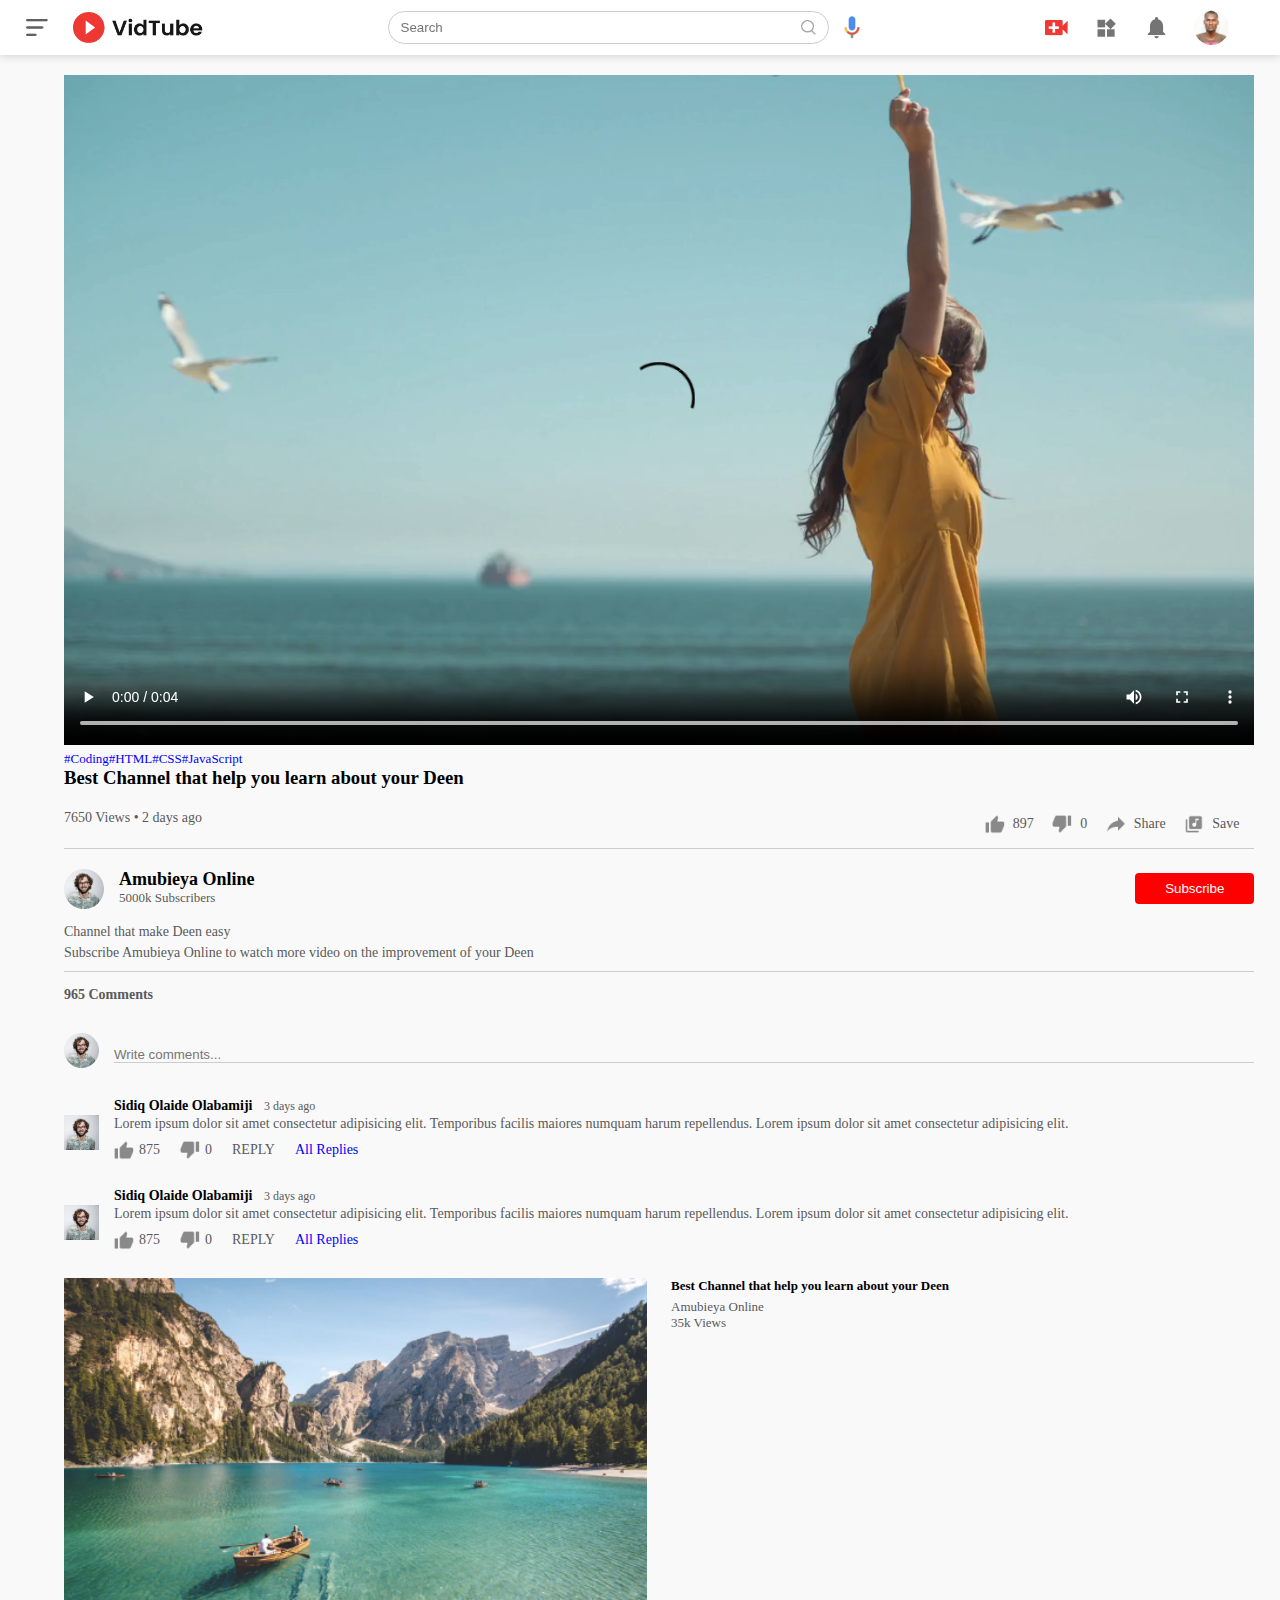
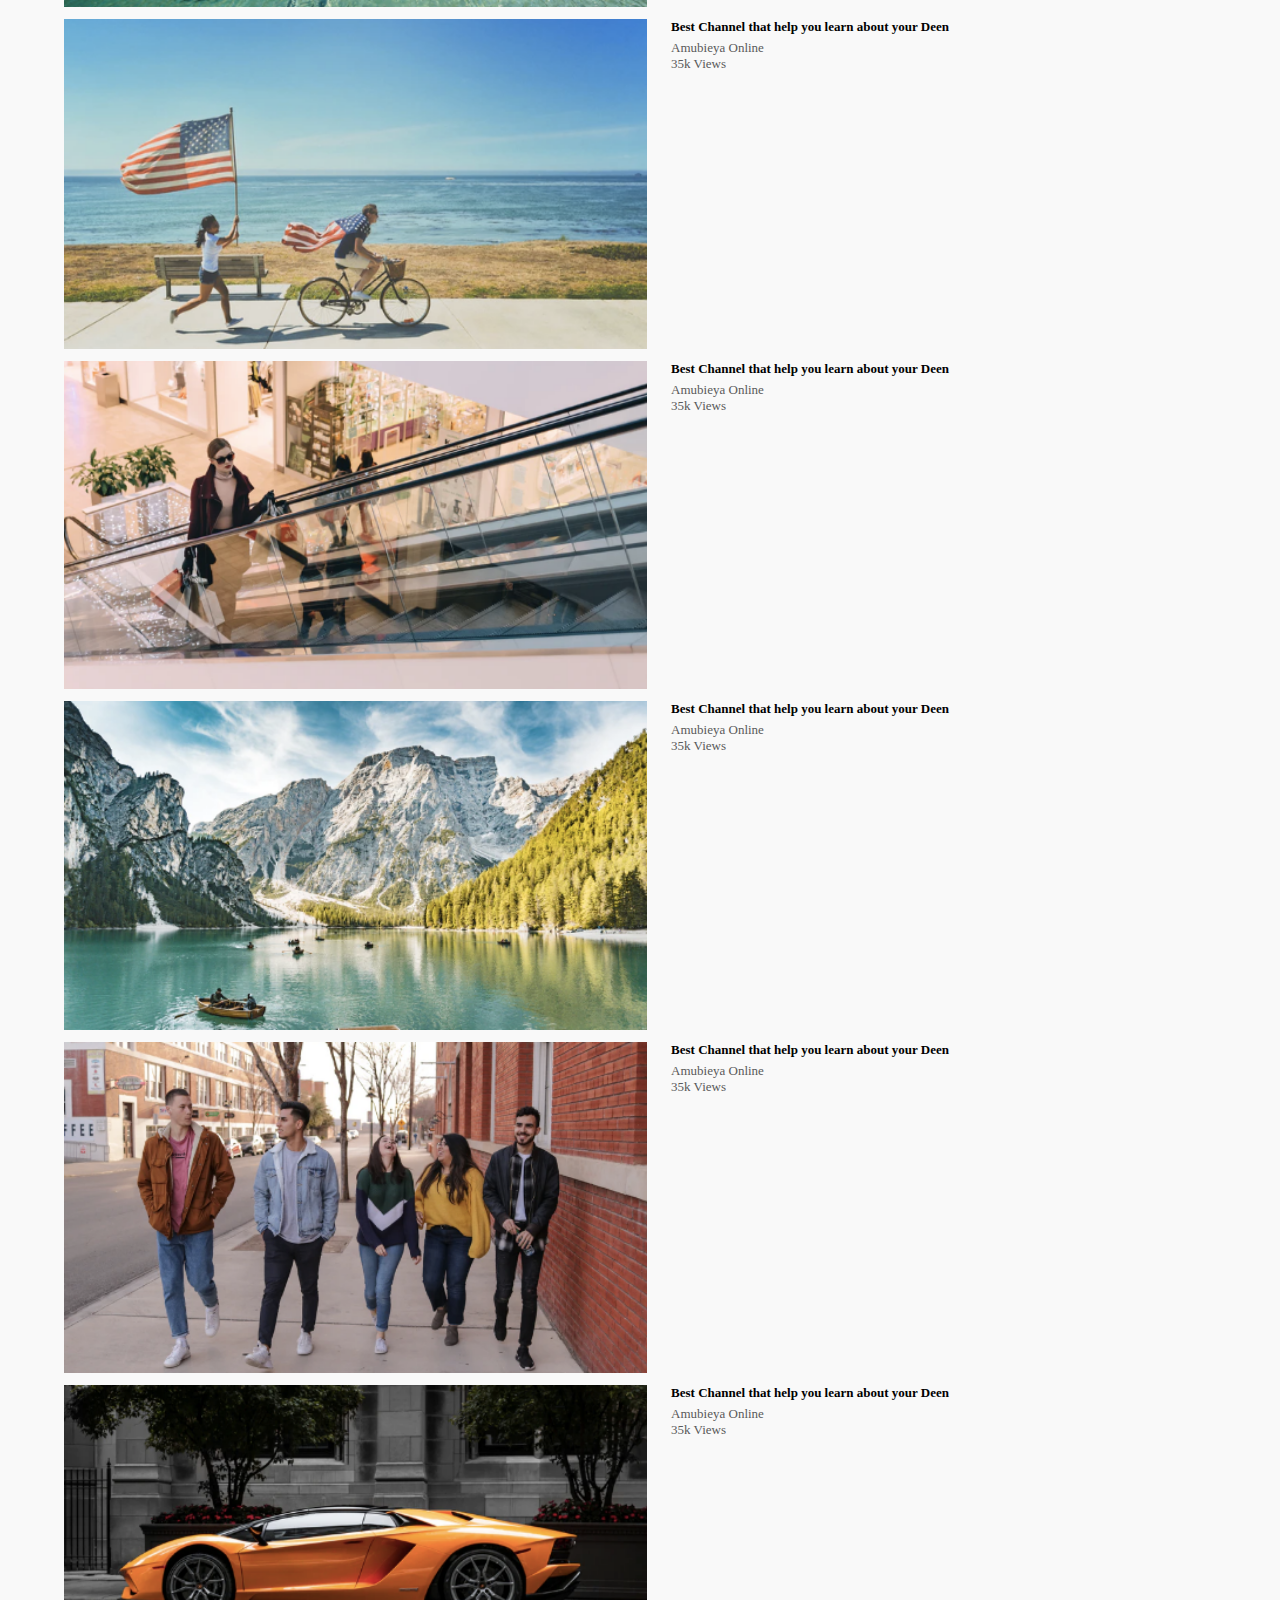
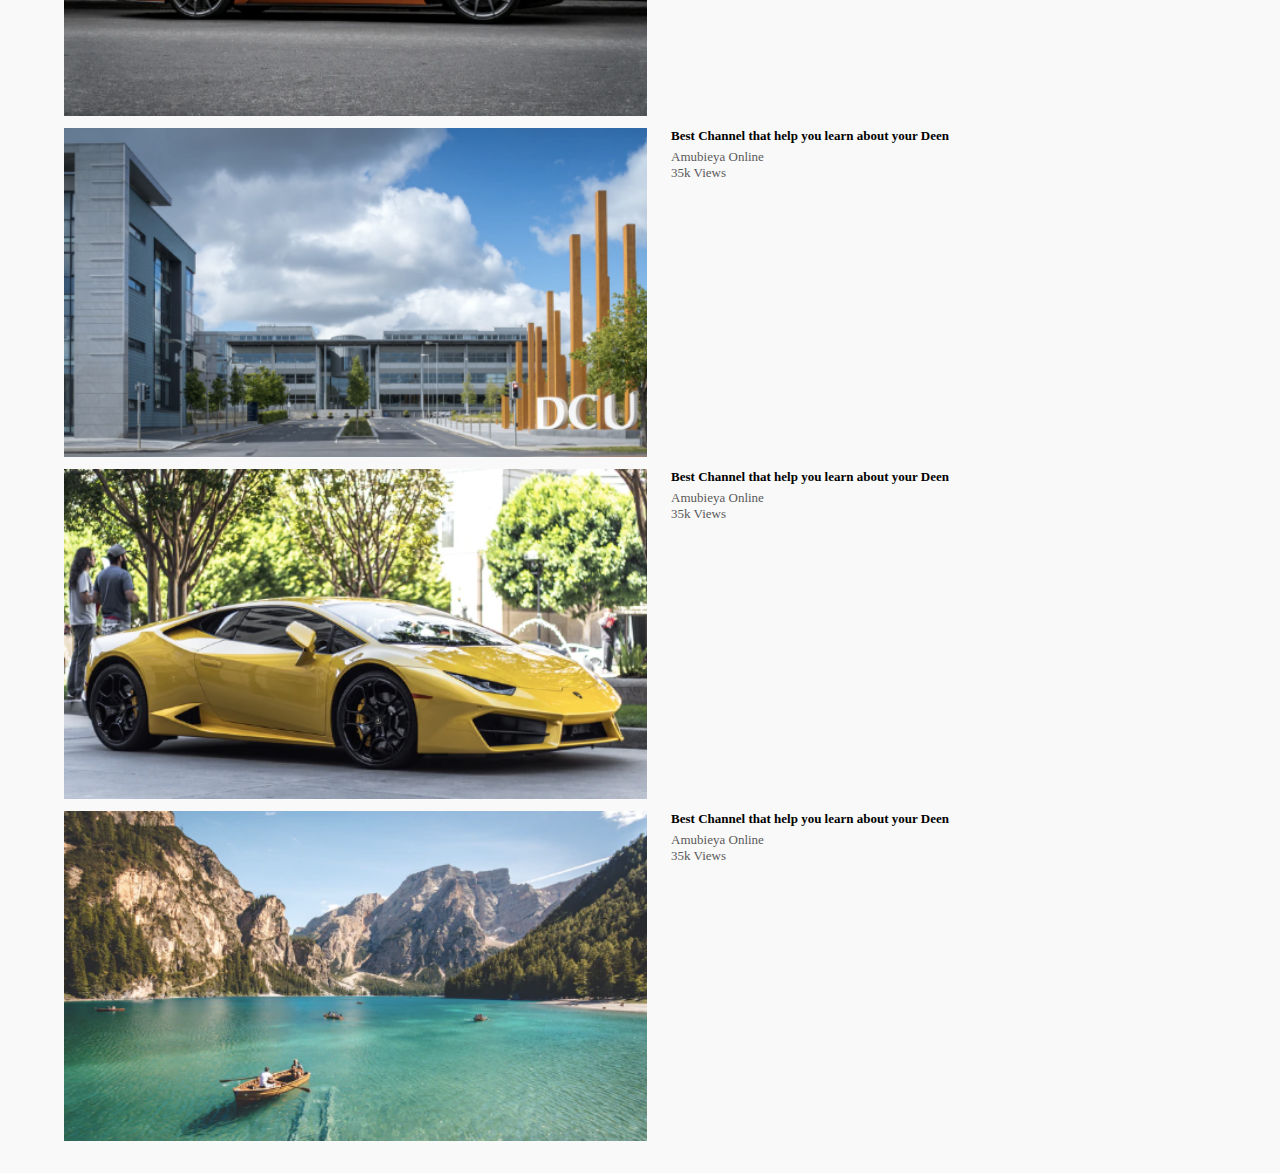
==== video.html @ b05408e9 "first commit" ====
<!DOCTYPE html>
<html lang="en">
<head>
    <meta charset="UTF-8">
    <meta http-equiv="X-UA-Compatible" content="IE=edge">
    <meta name="viewport" content="width=device-width, initial-scale=1.0">
    <link rel="stylesheet" href="style.css">
    <title>Play Video</title>
</head>
<body>
    
    <nav class="flex-div">
        <div class="nav-left flex-div">
            <img src="images/menu.png" class="menu-icon" alt="menu image">
            <img src="images/logo.png" class="logo" alt="logo image">
        </div>
        <div class="nav-middle flex-div">
            <div class="search-box flex-div">
                <input type="text" placeholder="Search">
                <img src="images/search.png" alt="search image">
            </div>
            <img src="images/voice-search.png" class="mic-icon" alt="voice-search image">
        </div>
        <div class="nav-right flex-div">
            <img src="images/upload.png" alt="upload image">
            <img src="images/more.png" alt="more image">
            <img src="images/notification.png" alt="notification image">
            <img src="images/My_passport.jpg" class="user-icon" alt="Jack image">
        </div>
    </nav>

    <div class="container play-container">
        <div class="row">
            <div class="play-video">
                <video controls autoplay>
                    <source src="images/video.mp4" type="video/mp4">
                </video>

                <div class="tags">
                    <a href="#">#Coding</a><a href="#">#HTML</a><a href="#">#CSS</a><a href="#">#JavaScript</a>
                </div>
                <h3>Best Channel that help you learn about your Deen</h3>
                <div class="play-video-info">
                    <p>7650 Views &bull; 2 days ago</p>
                    <div>
                        <a href="#"><img src="images/like.png" alt="like image">897</a>
                        <a href="#"><img src="images/dislike.png" alt="dislike image">0</a>
                        <a href="#"><img src="images/share.png" alt="share image">Share</a>
                        <a href="#"><img src="images/save.png" alt="like image">Save</a>
                    </div>
                </div>
                <hr>

                <div class="publisher">
                    <img src="images/Jack.png" alt="My_passport image">
                    <div>
                        <p>Amubieya Online</p>
                        <span>5000k Subscribers</span>
                    </div>
                    <button type="button">Subscribe</button>
                </div>
                <div class="vid-description">
                    <p>Channel that make Deen easy</p>
                    <p>Subscribe Amubieya Online to watch more video on the improvement of your Deen</p>
                    <hr>
                    <h4>965 Comments</h4>

                    <div class="add-comment">
                        <img src="images/Jack.png" alt="Jack image">
                        <input type="text" placeholder="Write comments...">                 
                    </div>
                    <div class="old-comment">
                        <img src="images/Jack.png" alt="Jack image">
                        <div>
                            <h3>Sidiq Olaide Olabamiji <span>3 days ago</span></h3>
                            <p>
                                Lorem ipsum dolor sit amet consectetur adipisicing elit. Temporibus facilis maiores numquam harum repellendus. Lorem ipsum dolor sit amet consectetur adipisicing elit.
                            </p>
                            <div class="a-comment-action">
                                <img src="images/like.png" alt="like image">
                                <span>875</span>
                                <img src="images/dislike.png" alt="dislike image">
                                <span>0</span>
                                <span>REPLY</span>
                                <a href="#">All Replies</a>
                            </div>
                        </div>
                    </div>
                    <div class="old-comment">
                        <img src="images/Jack.png" alt="Jack image">
                        <div>
                            <h3>Sidiq Olaide Olabamiji <span>3 days ago</span></h3>
                            <p>
                                Lorem ipsum dolor sit amet consectetur adipisicing elit. Temporibus facilis maiores numquam harum repellendus. Lorem ipsum dolor sit amet consectetur adipisicing elit.
                            </p>
                            <div class="a-comment-action">
                                <img src="images/like.png" alt="like image">
                                <span>875</span>
                                <img src="images/dislike.png" alt="dislike image">
                                <span>0</span>
                                <span>REPLY</span>
                                <a href="#">All Replies</a>
                            </div>
                        </div>
                    </div>
                </div>

            </div>
            <div class="right-sidebar">

                <div class="side-video-list">
                    <a href="" class="small-thumbnail"><img src="images/thumbnail1.png" alt="thumbnail image"></a>
                    <div class="vid-info">
                        <a href="">Best Channel that help you learn about your Deen</a>                 
                        <p>Amubieya Online</p>
                        <p>35k Views</p>
                    </div>
                </div>
                <div class="side-video-list">
                    <a href="" class="small-thumbnail"><img src="images/thumbnail2.png" alt="thumbnail image"></a>
                    <div class="vid-info">
                        <a href="">Best Channel that help you learn about your Deen</a>                 
                        <p>Amubieya Online</p>
                        <p>35k Views</p>
                    </div>
                </div>
                <div class="side-video-list">
                    <a href="" class="small-thumbnail"><img src="images/thumbnail3.png" alt="thumbnail image"></a>
                    <div class="vid-info">
                        <a href="">Best Channel that help you learn about your Deen</a>                 
                        <p>Amubieya Online</p>
                        <p>35k Views</p>
                    </div>
                </div>
                <div class="side-video-list">
                    <a href="" class="small-thumbnail"><img src="images/thumbnail4.png" alt="thumbnail image"></a>
                    <div class="vid-info">
                        <a href="">Best Channel that help you learn about your Deen</a>                 
                        <p>Amubieya Online</p>
                        <p>35k Views</p>
                    </div>
                </div>
                <div class="side-video-list">
                    <a href="" class="small-thumbnail"><img src="images/thumbnail5.png" alt="thumbnail image"></a>
                    <div class="vid-info">
                        <a href="">Best Channel that help you learn about your Deen</a>                 
                        <p>Amubieya Online</p>
                        <p>35k Views</p>
                    </div>
                </div>
                <div class="side-video-list">
                    <a href="" class="small-thumbnail"><img src="images/thumbnail6.png" alt="thumbnail image"></a>
                    <div class="vid-info">
                        <a href="">Best Channel that help you learn about your Deen</a>                 
                        <p>Amubieya Online</p>
                        <p>35k Views</p>
                    </div>
                </div>
                <div class="side-video-list">
                    <a href="" class="small-thumbnail"><img src="images/thumbnail7.png" alt="thumbnail image"></a>
                    <div class="vid-info">
                        <a href="">Best Channel that help you learn about your Deen</a>                 
                        <p>Amubieya Online</p>
                        <p>35k Views</p>
                    </div>
                </div>
                <div class="side-video-list">
                    <a href="" class="small-thumbnail"><img src="images/thumbnail8.png" alt="thumbnail image"></a>
                    <div class="vid-info">
                        <a href="">Best Channel that help you learn about your Deen</a>                 
                        <p>Amubieya Online</p>
                        <p>35k Views</p>
                    </div>
                </div>
                <div class="side-video-list">
                    <a href="" class="small-thumbnail"><img src="images/thumbnail1.png" alt="thumbnail image"></a>
                    <div class="vid-info">
                        <a href="">Best Channel that help you learn about your Deen</a>                 
                        <p>Amubieya Online</p>
                        <p>35k Views</p>
                    </div>
                </div>

            </div>
        </div>
    </div>

</body>
</html>
---- style.css ----
* {
    margin: 0;
    padding: 0;
    font-family: 'poppins' sans-serif;
    box-sizing: border-box;
}

a {
    text-decoration: none;
    color: #5a5a5a;
}

img {
    cursor: pointer;
}

.flex-div {
    display: flex;
    align-items: center;
}

nav {
    padding: 10px 2%;
    justify-content: space-between;
    box-shadow: 0 0 10px rgba(0, 0, 0, 0.2);
    background: #fff;
    position: sticky;
    top: 0;
    z-index: 10;

}

.nav-right img {
    width: 25px;
    margin-right: 25px;
}

.nav-right .user-icon {
    width: 35px;
    border-radius: 50%;
    margin-left: 0;
}

.nav-left .menu-icon {
    width: 22px;
    margin-right: 25px;
}

.nav-left .logo {
    width: 130px;
}

.nav-middle .mic-icon {
    width: 16px;
}

.nav-middle .search-box {
    border: 1px solid #ccc;
    margin-right: 15px;
    padding: 8px 12px;
    border-radius: 25px;
}

.nav-middle .search-box input {
    width: 400px;
    border: 0;
    outline: 0;
    background: transparent;
}

.nav-middle .search-box img {
    width: 15px;
}

/* -------- sidebar ---------- */

.sidebar {
    background: #fff;
    width: 15%;
    height: 100vh;
    position: fixed;
    top: 0;
    padding-left: 2%;
    padding-top: 80px;
}

.short-cut-links a img {
    width: 20px;
    margin-right: 20px;
}

.short-cut-links a {
    display: flex;
    align-items: center;
    margin-bottom: 20px;
    width: fit-content;
    flex-wrap: wrap;
}

.short-cut-links a:first-child {
    color: #ed3833;

}

.sidebar hr {
    border: 0;
    height: 1px;
    background: #ccc;
    width: 85%;
}

.subscribed-list h3 {
    font-size: 13px;
    margin: 20px 0;
    color: #5a5a5a;
}

.subscribed-list a {
    display: flex;
    align-items: center;
    margin-bottom: 20px;
    width: fit-content;
    flex-wrap: wrap;
}

.subscribed-list a img {
    width: 25px;
    border-radius: 50%;
    margin-right: 20px;
}

.small-sidebar {
    width: 5%;
}

.small-sidebar a p {
    display: none;
}

.small-sidebar h3 {
    display: none;
}

.small-sidebar hr {
    width: 50%;
    margin-bottom: 25px;
}

/* ----------- main ----------- */

.container {
    background: #f9f9f9;
    padding-left: 17%;
    padding-right: 2%;
    padding-top: 20px;
    padding-bottom: 20px;
}

.large-container {
    padding-left: 7%;
}

.banner {
    width: 100%;
}

.banner img {
    width: 100%;
    border-radius: 8px;
}

.list-container {
    display: grid;
    grid-template-columns: repeat(auto-fit, minmax(250px, 1fr));
    grid-column-gap: 16px;
    grid-row-gap: 30px;
    margin-top: 15px;
}

.vid-list .thumbnail {
    width: 100%;
    border-radius: 5px;
}

.vid-list .flex-div {
    align-items: flex-start;
    margin-top: 7px; 
}

.vid-list .flex-div img {
    height: 35px;
    width: 35px;
    margin-right: 10px;
    border-radius: 50%;
}

.vid-info {
    color: #5a5a5a;
    font-size: 13px;
}

.vid-info a {
    color: #000;
    font-weight: 600;
    display: block;
    margin-bottom: 5px;
}

/* ----------- Media Query --------- */

@media (max-width: 900px) {
    .menu-icon {
        display: none;
    }
    .sidebar {
        display: none;
    }
    .container, .large-container {
        padding-left: 5%;
        padding-right: 5%;
    }
    .nav-right img {
        display: none;
    }
    .nav-right .user-icon {
        display: block;
        width: 30px;
    }
    .nav-middle .search-box input {
        width: 100px;
    }
    .nav-middle .mic-icon {
        display: none;
    }
    .logo {
        width: 90px;
    }
}

/* ----------- Play Video Page ---------- */

.play-container {
    padding-left: 2%:
}

.row {
    display: flex;
    justify-content: space-between;
    flex-wrap: wrap;
}

.play-video {
    flex-basis: 69%;
}

.right-sidebar {
    flex-basis: 30%;
}

.play-video video {
    width: 100%;
}

.side-video-list {
    display: flex;
    justify-content: space-between;
    margin-bottom: 8px
}

.side-video-list img {
    width: 100%;
}

.side-video-list .small-thumbnail {
    flex-basis: 49%;
}

.side-video-list .vid-info {
    flex-basis: 49%;
}

.play-video .tags a {
    color: #0000ff;
    font-size: 13px;
}

.play-video h3 {
    font-weight: 600;
    font-weight: 22px;
}

.play-video .play-video-info {
    display: flex;
    align-items: center;
    justify-content: space-between;
    flex-wrap: wrap;
    margin-top: 10px;
    font-size: 14px;
    color: #5a5a5a;

}

.play-video .play-video-info a img {
    width: 20px;
    margin-right: 8px;    
}

.play-video .play-video-info a {
    display: inline-flex;
    align-items: center;
    margin-left: 15px;
}

.play-video hr {
    border: 0;
    height: 1px;
    background: #ccc;
    margin: 10px 0;    
}

.publisher {
    display: flex;
    align-items: center;
    margin-top: 20px;
}

.publisher div {
    flex: 1;
    line-height: 18px;
}

.publisher img {
    width: 40px;
    border-radius: 50%;
    margin-right: 15px;
}

.publisher div p {
    color: #000;
    font-weight: 600;
    font-size: 18px;
}

.publisher div span {
    font-size: 13px;
    color: #5a5a5a;
}

.publisher button {
    background: red;
    color: #fff;
    padding: 8px 30px;
    border: 0;
    outline: 0;
    border-radius: 4px;
    cursor: pointer;
}

.vid-description {
    padding-left: 55px;
    margin: 15px 0;
}

.vid-description p {
    font-size: 14px;
    margin-bottom: 5px;
    color: #5a5a5a;
}

.vid-description h4 {
    font-size: 14px;
    color: #5a5a5a;
    margin-top: 15px;
}

.add-comment {
    display: flex;
    align-items: center;
    margin: 30px 0;
}

.add-comment img {
    width: 35px;
    border-radius: 50%;
    margin-right: 15px;
}

.add-comment input {
    border: 0;
    outline: 0;
    border-bottom: 1px solid #ccc;
    width: 100%;
    padding-top: 10px;
    background: transparent;
}

.old-comment {
    display: flex;
    align-items: center;
    margin: 20px 0;    
}

.old-comment img {
    width: 35px;
    border-bottom: 50%;
    margin-right: 15px;
}

.old-comment h3 {
    font-size: 14px;
    margin-bottom: 2px;
}

.old-comment h3 span {
    font-size: 12px;
    color: #5a5a5a;
    font-weight: 500;
    margin-left: 8px;
}

.old-comment .a-comment-action {
    display: flex;
    align-items: center;
    margin: 8px 0;
    font-size: 14px;
}

.old-comment .a-comment-action img {
    border-radius: 0;
    width: 20px;
    margin-right: 5px;
}

.old-comment .a-comment-action span {
    margin-right: 20px;
    color: #5a5a5a;
}

.old-comment .a-comment-action a {
    color: #0000ff;
}

/* --------------- Media Query -------------- */

@media (max-width: 9000px) {
    .play-video {
        flex-basis: 100%;
    }
    .right-sidebar {
        flex-basis: 100%;
    }
    .play-container {
        padding-left: 5%;
    }
    .vid-description {
        padding-left: 0;
    }
    .play-video .play-video-info a {
        margin-left: 0;
        margin-right: 15px;
        margin-top: 15px;
    }
}
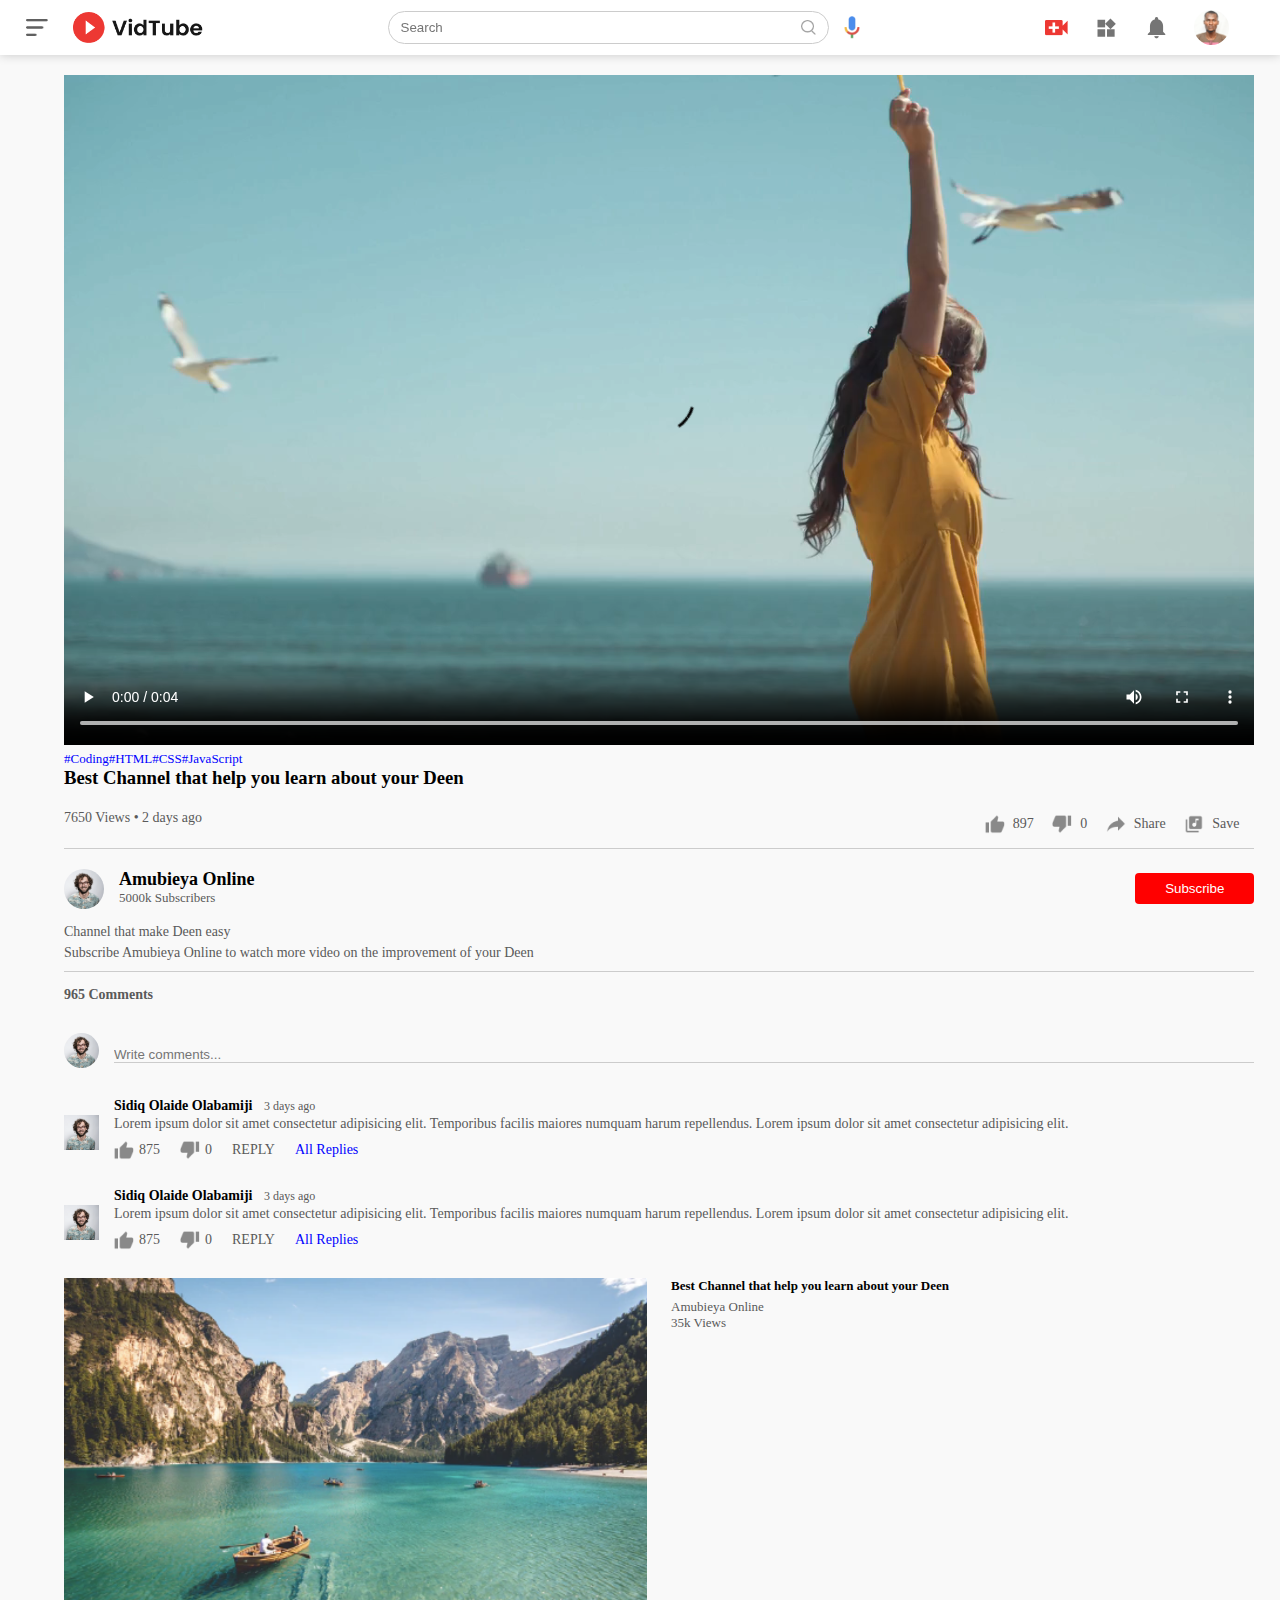
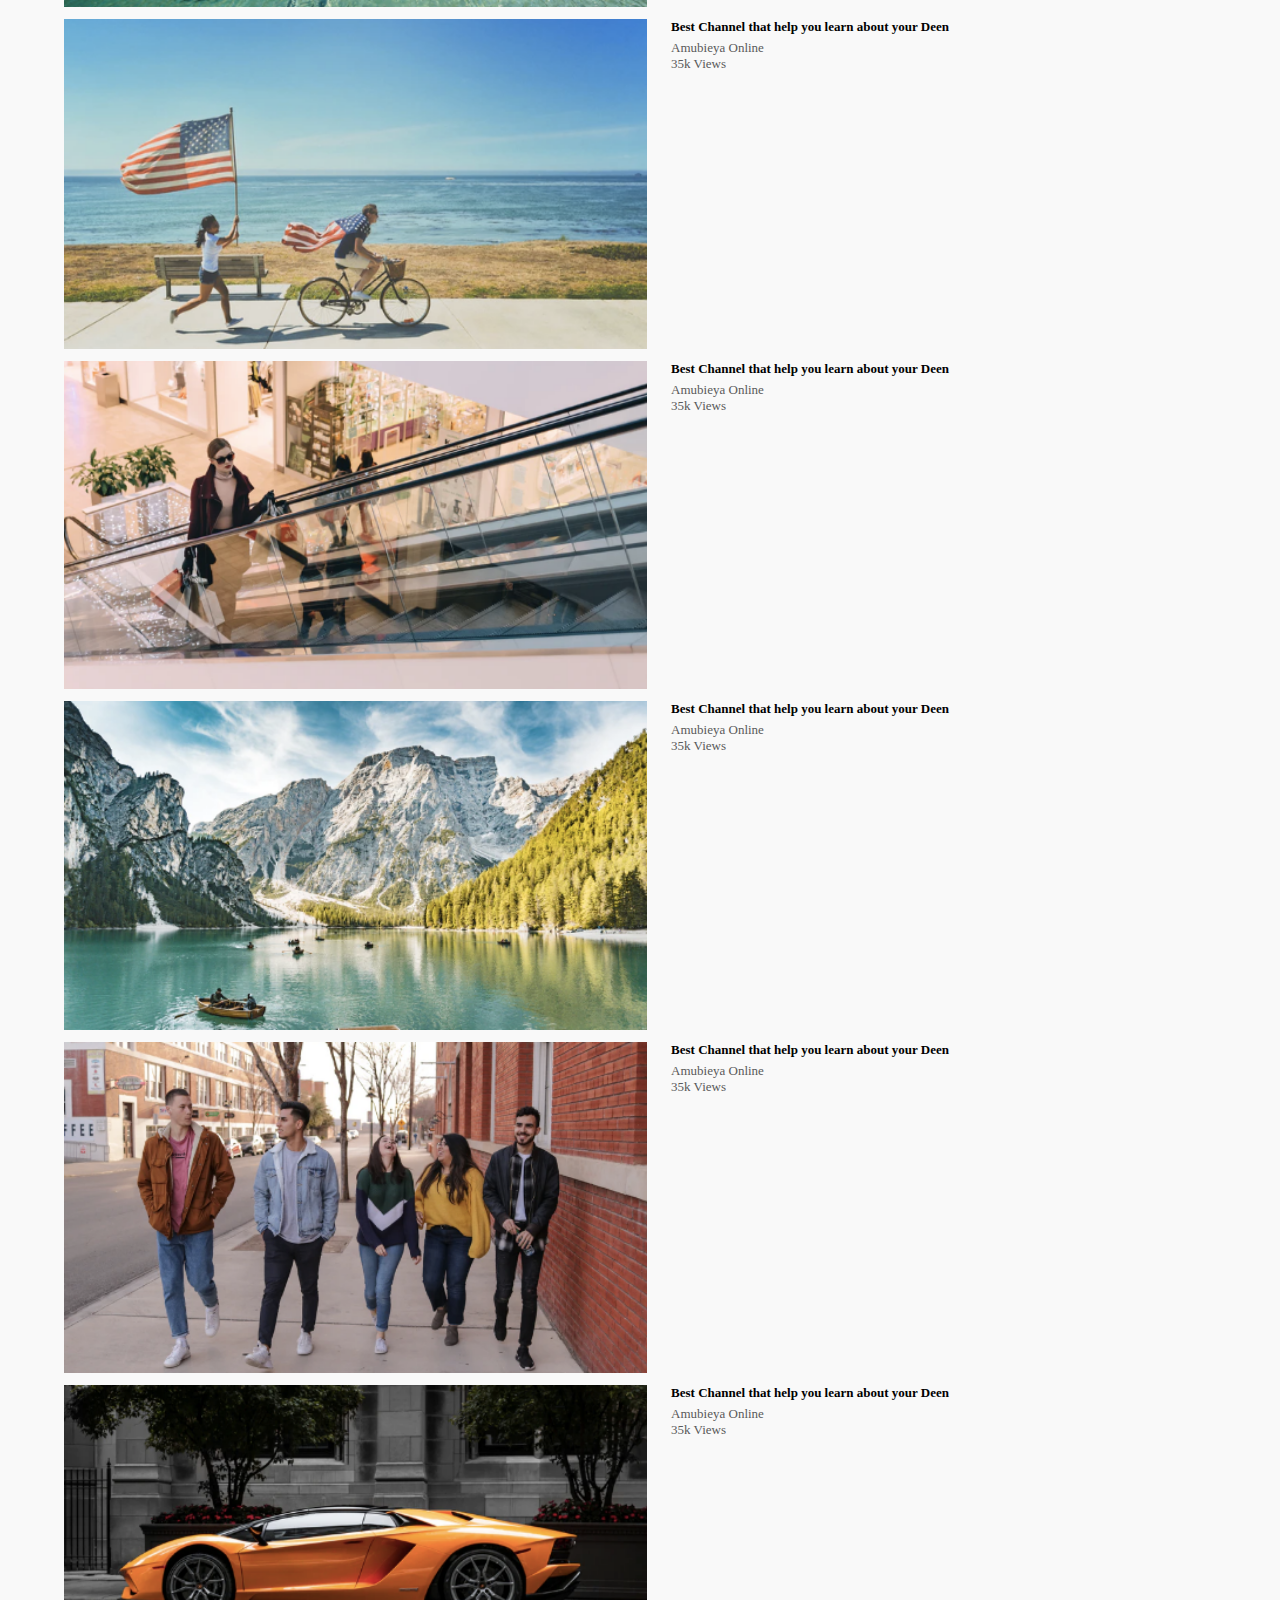
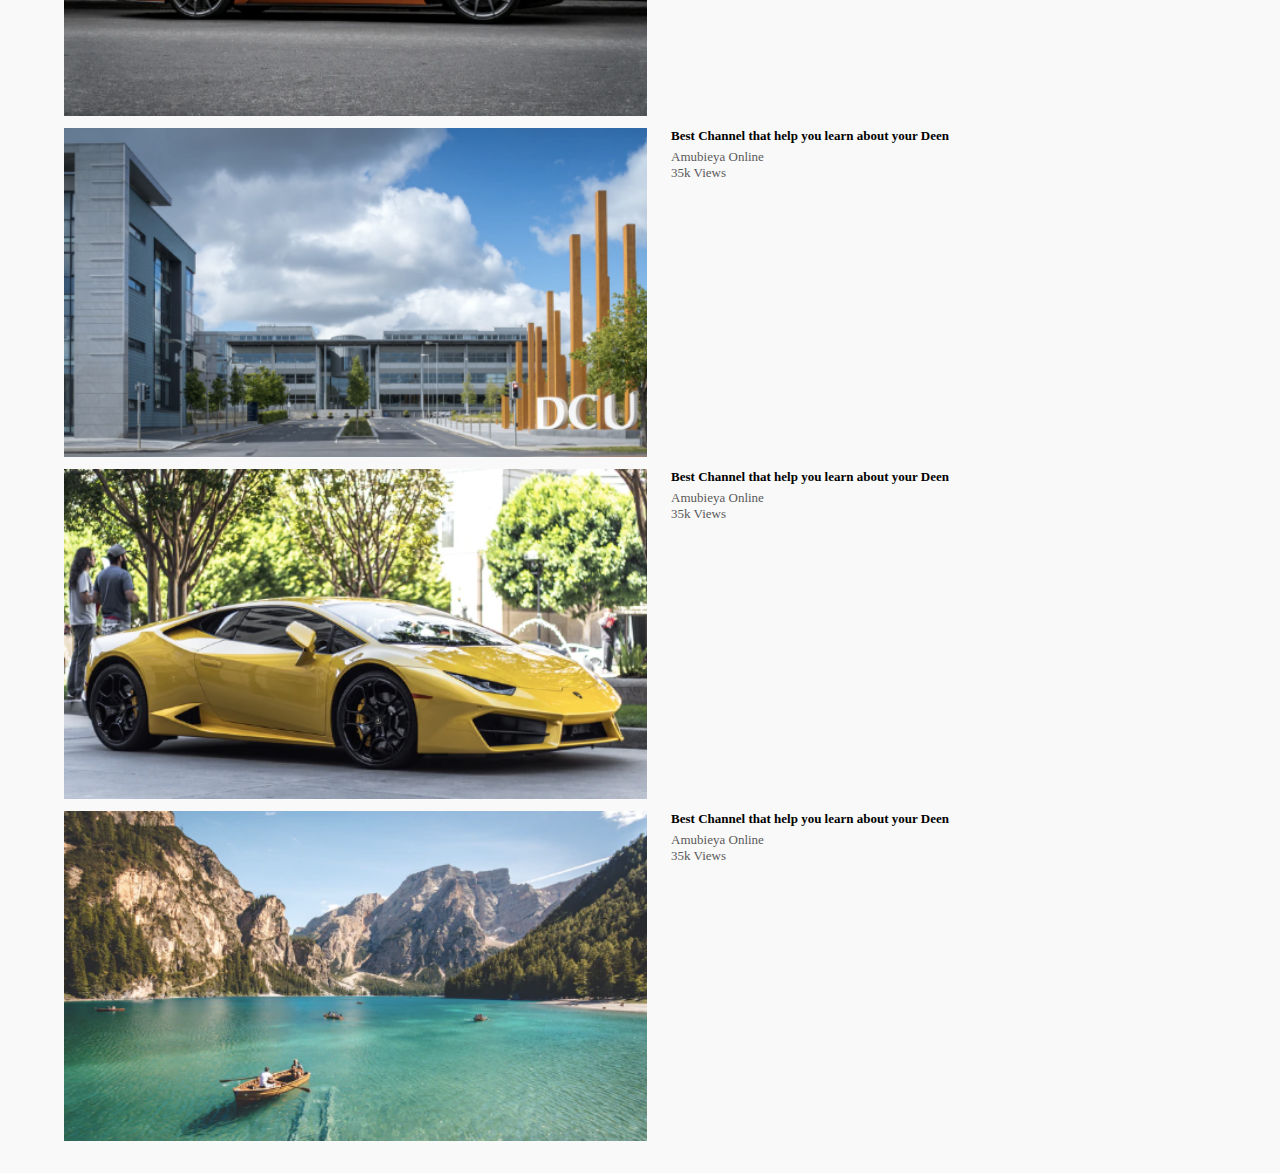
==== commit 6f1fdf9c: "Add Initial VidTube wesite files" ====
--- a/video.html
+++ b/video.html
@@ -1,190 +1,190 @@
-
-<!DOCTYPE html>
-<html lang="en">
-<head>
-    <meta charset="UTF-8">
-    <meta http-equiv="X-UA-Compatible" content="IE=edge">
-    <meta name="viewport" content="width=device-width, initial-scale=1.0">
-    <link rel="stylesheet" href="style.css">
-    <title>Play Video</title>
-</head>
-<body>
-    
-    <nav class="flex-div">
-        <div class="nav-left flex-div">
-            <img src="images/menu.png" class="menu-icon" alt="menu image">
-            <img src="images/logo.png" class="logo" alt="logo image">
-        </div>
-        <div class="nav-middle flex-div">
-            <div class="search-box flex-div">
-                <input type="text" placeholder="Search">
-                <img src="images/search.png" alt="search image">
-            </div>
-            <img src="images/voice-search.png" class="mic-icon" alt="voice-search image">
-        </div>
-        <div class="nav-right flex-div">
-            <img src="images/upload.png" alt="upload image">
-            <img src="images/more.png" alt="more image">
-            <img src="images/notification.png" alt="notification image">
-            <img src="images/My_passport.jpg" class="user-icon" alt="Jack image">
-        </div>
-    </nav>
-
-    <div class="container play-container">
-        <div class="row">
-            <div class="play-video">
-                <video controls autoplay>
-                    <source src="images/video.mp4" type="video/mp4">
-                </video>
-
-                <div class="tags">
-                    <a href="#">#Coding</a><a href="#">#HTML</a><a href="#">#CSS</a><a href="#">#JavaScript</a>
-                </div>
-                <h3>Best Channel that help you learn about your Deen</h3>
-                <div class="play-video-info">
-                    <p>7650 Views &bull; 2 days ago</p>
-                    <div>
-                        <a href="#"><img src="images/like.png" alt="like image">897</a>
-                        <a href="#"><img src="images/dislike.png" alt="dislike image">0</a>
-                        <a href="#"><img src="images/share.png" alt="share image">Share</a>
-                        <a href="#"><img src="images/save.png" alt="like image">Save</a>
-                    </div>
-                </div>
-                <hr>
-
-                <div class="publisher">
-                    <img src="images/Jack.png" alt="My_passport image">
-                    <div>
-                        <p>Amubieya Online</p>
-                        <span>5000k Subscribers</span>
-                    </div>
-                    <button type="button">Subscribe</button>
-                </div>
-                <div class="vid-description">
-                    <p>Channel that make Deen easy</p>
-                    <p>Subscribe Amubieya Online to watch more video on the improvement of your Deen</p>
-                    <hr>
-                    <h4>965 Comments</h4>
-
-                    <div class="add-comment">
-                        <img src="images/Jack.png" alt="Jack image">
-                        <input type="text" placeholder="Write comments...">                 
-                    </div>
-                    <div class="old-comment">
-                        <img src="images/Jack.png" alt="Jack image">
-                        <div>
-                            <h3>Sidiq Olaide Olabamiji <span>3 days ago</span></h3>
-                            <p>
-                                Lorem ipsum dolor sit amet consectetur adipisicing elit. Temporibus facilis maiores numquam harum repellendus. Lorem ipsum dolor sit amet consectetur adipisicing elit.
-                            </p>
-                            <div class="a-comment-action">
-                                <img src="images/like.png" alt="like image">
-                                <span>875</span>
-                                <img src="images/dislike.png" alt="dislike image">
-                                <span>0</span>
-                                <span>REPLY</span>
-                                <a href="#">All Replies</a>
-                            </div>
-                        </div>
-                    </div>
-                    <div class="old-comment">
-                        <img src="images/Jack.png" alt="Jack image">
-                        <div>
-                            <h3>Sidiq Olaide Olabamiji <span>3 days ago</span></h3>
-                            <p>
-                                Lorem ipsum dolor sit amet consectetur adipisicing elit. Temporibus facilis maiores numquam harum repellendus. Lorem ipsum dolor sit amet consectetur adipisicing elit.
-                            </p>
-                            <div class="a-comment-action">
-                                <img src="images/like.png" alt="like image">
-                                <span>875</span>
-                                <img src="images/dislike.png" alt="dislike image">
-                                <span>0</span>
-                                <span>REPLY</span>
-                                <a href="#">All Replies</a>
-                            </div>
-                        </div>
-                    </div>
-                </div>
-
-            </div>
-            <div class="right-sidebar">
-
-                <div class="side-video-list">
-                    <a href="" class="small-thumbnail"><img src="images/thumbnail1.png" alt="thumbnail image"></a>
-                    <div class="vid-info">
-                        <a href="">Best Channel that help you learn about your Deen</a>                 
-                        <p>Amubieya Online</p>
-                        <p>35k Views</p>
-                    </div>
-                </div>
-                <div class="side-video-list">
-                    <a href="" class="small-thumbnail"><img src="images/thumbnail2.png" alt="thumbnail image"></a>
-                    <div class="vid-info">
-                        <a href="">Best Channel that help you learn about your Deen</a>                 
-                        <p>Amubieya Online</p>
-                        <p>35k Views</p>
-                    </div>
-                </div>
-                <div class="side-video-list">
-                    <a href="" class="small-thumbnail"><img src="images/thumbnail3.png" alt="thumbnail image"></a>
-                    <div class="vid-info">
-                        <a href="">Best Channel that help you learn about your Deen</a>                 
-                        <p>Amubieya Online</p>
-                        <p>35k Views</p>
-                    </div>
-                </div>
-                <div class="side-video-list">
-                    <a href="" class="small-thumbnail"><img src="images/thumbnail4.png" alt="thumbnail image"></a>
-                    <div class="vid-info">
-                        <a href="">Best Channel that help you learn about your Deen</a>                 
-                        <p>Amubieya Online</p>
-                        <p>35k Views</p>
-                    </div>
-                </div>
-                <div class="side-video-list">
-                    <a href="" class="small-thumbnail"><img src="images/thumbnail5.png" alt="thumbnail image"></a>
-                    <div class="vid-info">
-                        <a href="">Best Channel that help you learn about your Deen</a>                 
-                        <p>Amubieya Online</p>
-                        <p>35k Views</p>
-                    </div>
-                </div>
-                <div class="side-video-list">
-                    <a href="" class="small-thumbnail"><img src="images/thumbnail6.png" alt="thumbnail image"></a>
-                    <div class="vid-info">
-                        <a href="">Best Channel that help you learn about your Deen</a>                 
-                        <p>Amubieya Online</p>
-                        <p>35k Views</p>
-                    </div>
-                </div>
-                <div class="side-video-list">
-                    <a href="" class="small-thumbnail"><img src="images/thumbnail7.png" alt="thumbnail image"></a>
-                    <div class="vid-info">
-                        <a href="">Best Channel that help you learn about your Deen</a>                 
-                        <p>Amubieya Online</p>
-                        <p>35k Views</p>
-                    </div>
-                </div>
-                <div class="side-video-list">
-                    <a href="" class="small-thumbnail"><img src="images/thumbnail8.png" alt="thumbnail image"></a>
-                    <div class="vid-info">
-                        <a href="">Best Channel that help you learn about your Deen</a>                 
-                        <p>Amubieya Online</p>
-                        <p>35k Views</p>
-                    </div>
-                </div>
-                <div class="side-video-list">
-                    <a href="" class="small-thumbnail"><img src="images/thumbnail1.png" alt="thumbnail image"></a>
-                    <div class="vid-info">
-                        <a href="">Best Channel that help you learn about your Deen</a>                 
-                        <p>Amubieya Online</p>
-                        <p>35k Views</p>
-                    </div>
-                </div>
-
-            </div>
-        </div>
-    </div>
-
-</body>
+
+<!DOCTYPE html>
+<html lang="en">
+<head>
+    <meta charset="UTF-8">
+    <meta http-equiv="X-UA-Compatible" content="IE=edge">
+    <meta name="viewport" content="width=device-width, initial-scale=1.0">
+    <link rel="stylesheet" href="style.css">
+    <title>Play Video</title>
+</head>
+<body>
+    
+    <nav class="flex-div">
+        <div class="nav-left flex-div">
+            <img src="images/menu.png" class="menu-icon" alt="menu image">
+            <img src="images/logo.png" class="logo" alt="logo image">
+        </div>
+        <div class="nav-middle flex-div">
+            <div class="search-box flex-div">
+                <input type="text" placeholder="Search">
+                <img src="images/search.png" alt="search image">
+            </div>
+            <img src="images/voice-search.png" class="mic-icon" alt="voice-search image">
+        </div>
+        <div class="nav-right flex-div">
+            <img src="images/upload.png" alt="upload image">
+            <img src="images/more.png" alt="more image">
+            <img src="images/notification.png" alt="notification image">
+            <img src="images/My_passport.jpg" class="user-icon" alt="Jack image">
+        </div>
+    </nav>
+
+    <div class="container play-container">
+        <div class="row">
+            <div class="play-video">
+                <video controls autoplay>
+                    <source src="images/video.mp4" type="video/mp4">
+                </video>
+
+                <div class="tags">
+                    <a href="#">#Coding</a><a href="#">#HTML</a><a href="#">#CSS</a><a href="#">#JavaScript</a>
+                </div>
+                <h3>Best Channel that help you learn about your Deen</h3>
+                <div class="play-video-info">
+                    <p>7650 Views &bull; 2 days ago</p>
+                    <div>
+                        <a href="#"><img src="images/like.png" alt="like image">897</a>
+                        <a href="#"><img src="images/dislike.png" alt="dislike image">0</a>
+                        <a href="#"><img src="images/share.png" alt="share image">Share</a>
+                        <a href="#"><img src="images/save.png" alt="like image">Save</a>
+                    </div>
+                </div>
+                <hr>
+
+                <div class="publisher">
+                    <img src="images/Jack.png" alt="My_passport image">
+                    <div>
+                        <p>Amubieya Online</p>
+                        <span>5000k Subscribers</span>
+                    </div>
+                    <button type="button">Subscribe</button>
+                </div>
+                <div class="vid-description">
+                    <p>Channel that make Deen easy</p>
+                    <p>Subscribe Amubieya Online to watch more video on the improvement of your Deen</p>
+                    <hr>
+                    <h4>965 Comments</h4>
+
+                    <div class="add-comment">
+                        <img src="images/Jack.png" alt="Jack image">
+                        <input type="text" placeholder="Write comments...">                 
+                    </div>
+                    <div class="old-comment">
+                        <img src="images/Jack.png" alt="Jack image">
+                        <div>
+                            <h3>Sidiq Olaide Olabamiji <span>3 days ago</span></h3>
+                            <p>
+                                Lorem ipsum dolor sit amet consectetur adipisicing elit. Temporibus facilis maiores numquam harum repellendus. Lorem ipsum dolor sit amet consectetur adipisicing elit.
+                            </p>
+                            <div class="a-comment-action">
+                                <img src="images/like.png" alt="like image">
+                                <span>875</span>
+                                <img src="images/dislike.png" alt="dislike image">
+                                <span>0</span>
+                                <span>REPLY</span>
+                                <a href="#">All Replies</a>
+                            </div>
+                        </div>
+                    </div>
+                    <div class="old-comment">
+                        <img src="images/Jack.png" alt="Jack image">
+                        <div>
+                            <h3>Sidiq Olaide Olabamiji <span>3 days ago</span></h3>
+                            <p>
+                                Lorem ipsum dolor sit amet consectetur adipisicing elit. Temporibus facilis maiores numquam harum repellendus. Lorem ipsum dolor sit amet consectetur adipisicing elit.
+                            </p>
+                            <div class="a-comment-action">
+                                <img src="images/like.png" alt="like image">
+                                <span>875</span>
+                                <img src="images/dislike.png" alt="dislike image">
+                                <span>0</span>
+                                <span>REPLY</span>
+                                <a href="#">All Replies</a>
+                            </div>
+                        </div>
+                    </div>
+                </div>
+
+            </div>
+            <div class="right-sidebar">
+
+                <div class="side-video-list">
+                    <a href="" class="small-thumbnail"><img src="images/thumbnail1.png" alt="thumbnail image"></a>
+                    <div class="vid-info">
+                        <a href="">Best Channel that help you learn about your Deen</a>                 
+                        <p>Amubieya Online</p>
+                        <p>35k Views</p>
+                    </div>
+                </div>
+                <div class="side-video-list">
+                    <a href="" class="small-thumbnail"><img src="images/thumbnail2.png" alt="thumbnail image"></a>
+                    <div class="vid-info">
+                        <a href="">Best Channel that help you learn about your Deen</a>                 
+                        <p>Amubieya Online</p>
+                        <p>35k Views</p>
+                    </div>
+                </div>
+                <div class="side-video-list">
+                    <a href="" class="small-thumbnail"><img src="images/thumbnail3.png" alt="thumbnail image"></a>
+                    <div class="vid-info">
+                        <a href="">Best Channel that help you learn about your Deen</a>                 
+                        <p>Amubieya Online</p>
+                        <p>35k Views</p>
+                    </div>
+                </div>
+                <div class="side-video-list">
+                    <a href="" class="small-thumbnail"><img src="images/thumbnail4.png" alt="thumbnail image"></a>
+                    <div class="vid-info">
+                        <a href="">Best Channel that help you learn about your Deen</a>                 
+                        <p>Amubieya Online</p>
+                        <p>35k Views</p>
+                    </div>
+                </div>
+                <div class="side-video-list">
+                    <a href="" class="small-thumbnail"><img src="images/thumbnail5.png" alt="thumbnail image"></a>
+                    <div class="vid-info">
+                        <a href="">Best Channel that help you learn about your Deen</a>                 
+                        <p>Amubieya Online</p>
+                        <p>35k Views</p>
+                    </div>
+                </div>
+                <div class="side-video-list">
+                    <a href="" class="small-thumbnail"><img src="images/thumbnail6.png" alt="thumbnail image"></a>
+                    <div class="vid-info">
+                        <a href="">Best Channel that help you learn about your Deen</a>                 
+                        <p>Amubieya Online</p>
+                        <p>35k Views</p>
+                    </div>
+                </div>
+                <div class="side-video-list">
+                    <a href="" class="small-thumbnail"><img src="images/thumbnail7.png" alt="thumbnail image"></a>
+                    <div class="vid-info">
+                        <a href="">Best Channel that help you learn about your Deen</a>                 
+                        <p>Amubieya Online</p>
+                        <p>35k Views</p>
+                    </div>
+                </div>
+                <div class="side-video-list">
+                    <a href="" class="small-thumbnail"><img src="images/thumbnail8.png" alt="thumbnail image"></a>
+                    <div class="vid-info">
+                        <a href="">Best Channel that help you learn about your Deen</a>                 
+                        <p>Amubieya Online</p>
+                        <p>35k Views</p>
+                    </div>
+                </div>
+                <div class="side-video-list">
+                    <a href="" class="small-thumbnail"><img src="images/thumbnail1.png" alt="thumbnail image"></a>
+                    <div class="vid-info">
+                        <a href="">Best Channel that help you learn about your Deen</a>                 
+                        <p>Amubieya Online</p>
+                        <p>35k Views</p>
+                    </div>
+                </div>
+
+            </div>
+        </div>
+    </div>
+
+</body>
 </html>--- a/style.css
+++ b/style.css
@@ -1,471 +1,471 @@
-
-* {
-    margin: 0;
-    padding: 0;
-    font-family: 'poppins' sans-serif;
-    box-sizing: border-box;
-}
-
-a {
-    text-decoration: none;
-    color: #5a5a5a;
-}
-
-img {
-    cursor: pointer;
-}
-
-.flex-div {
-    display: flex;
-    align-items: center;
-}
-
-nav {
-    padding: 10px 2%;
-    justify-content: space-between;
-    box-shadow: 0 0 10px rgba(0, 0, 0, 0.2);
-    background: #fff;
-    position: sticky;
-    top: 0;
-    z-index: 10;
-
-}
-
-.nav-right img {
-    width: 25px;
-    margin-right: 25px;
-}
-
-.nav-right .user-icon {
-    width: 35px;
-    border-radius: 50%;
-    margin-left: 0;
-}
-
-.nav-left .menu-icon {
-    width: 22px;
-    margin-right: 25px;
-}
-
-.nav-left .logo {
-    width: 130px;
-}
-
-.nav-middle .mic-icon {
-    width: 16px;
-}
-
-.nav-middle .search-box {
-    border: 1px solid #ccc;
-    margin-right: 15px;
-    padding: 8px 12px;
-    border-radius: 25px;
-}
-
-.nav-middle .search-box input {
-    width: 400px;
-    border: 0;
-    outline: 0;
-    background: transparent;
-}
-
-.nav-middle .search-box img {
-    width: 15px;
-}
-
-/* -------- sidebar ---------- */
-
-.sidebar {
-    background: #fff;
-    width: 15%;
-    height: 100vh;
-    position: fixed;
-    top: 0;
-    padding-left: 2%;
-    padding-top: 80px;
-}
-
-.short-cut-links a img {
-    width: 20px;
-    margin-right: 20px;
-}
-
-.short-cut-links a {
-    display: flex;
-    align-items: center;
-    margin-bottom: 20px;
-    width: fit-content;
-    flex-wrap: wrap;
-}
-
-.short-cut-links a:first-child {
-    color: #ed3833;
-
-}
-
-.sidebar hr {
-    border: 0;
-    height: 1px;
-    background: #ccc;
-    width: 85%;
-}
-
-.subscribed-list h3 {
-    font-size: 13px;
-    margin: 20px 0;
-    color: #5a5a5a;
-}
-
-.subscribed-list a {
-    display: flex;
-    align-items: center;
-    margin-bottom: 20px;
-    width: fit-content;
-    flex-wrap: wrap;
-}
-
-.subscribed-list a img {
-    width: 25px;
-    border-radius: 50%;
-    margin-right: 20px;
-}
-
-.small-sidebar {
-    width: 5%;
-}
-
-.small-sidebar a p {
-    display: none;
-}
-
-.small-sidebar h3 {
-    display: none;
-}
-
-.small-sidebar hr {
-    width: 50%;
-    margin-bottom: 25px;
-}
-
-/* ----------- main ----------- */
-
-.container {
-    background: #f9f9f9;
-    padding-left: 17%;
-    padding-right: 2%;
-    padding-top: 20px;
-    padding-bottom: 20px;
-}
-
-.large-container {
-    padding-left: 7%;
-}
-
-.banner {
-    width: 100%;
-}
-
-.banner img {
-    width: 100%;
-    border-radius: 8px;
-}
-
-.list-container {
-    display: grid;
-    grid-template-columns: repeat(auto-fit, minmax(250px, 1fr));
-    grid-column-gap: 16px;
-    grid-row-gap: 30px;
-    margin-top: 15px;
-}
-
-.vid-list .thumbnail {
-    width: 100%;
-    border-radius: 5px;
-}
-
-.vid-list .flex-div {
-    align-items: flex-start;
-    margin-top: 7px; 
-}
-
-.vid-list .flex-div img {
-    height: 35px;
-    width: 35px;
-    margin-right: 10px;
-    border-radius: 50%;
-}
-
-.vid-info {
-    color: #5a5a5a;
-    font-size: 13px;
-}
-
-.vid-info a {
-    color: #000;
-    font-weight: 600;
-    display: block;
-    margin-bottom: 5px;
-}
-
-/* ----------- Media Query --------- */
-
-@media (max-width: 900px) {
-    .menu-icon {
-        display: none;
-    }
-    .sidebar {
-        display: none;
-    }
-    .container, .large-container {
-        padding-left: 5%;
-        padding-right: 5%;
-    }
-    .nav-right img {
-        display: none;
-    }
-    .nav-right .user-icon {
-        display: block;
-        width: 30px;
-    }
-    .nav-middle .search-box input {
-        width: 100px;
-    }
-    .nav-middle .mic-icon {
-        display: none;
-    }
-    .logo {
-        width: 90px;
-    }
-}
-
-/* ----------- Play Video Page ---------- */
-
-.play-container {
-    padding-left: 2%:
-}
-
-.row {
-    display: flex;
-    justify-content: space-between;
-    flex-wrap: wrap;
-}
-
-.play-video {
-    flex-basis: 69%;
-}
-
-.right-sidebar {
-    flex-basis: 30%;
-}
-
-.play-video video {
-    width: 100%;
-}
-
-.side-video-list {
-    display: flex;
-    justify-content: space-between;
-    margin-bottom: 8px
-}
-
-.side-video-list img {
-    width: 100%;
-}
-
-.side-video-list .small-thumbnail {
-    flex-basis: 49%;
-}
-
-.side-video-list .vid-info {
-    flex-basis: 49%;
-}
-
-.play-video .tags a {
-    color: #0000ff;
-    font-size: 13px;
-}
-
-.play-video h3 {
-    font-weight: 600;
-    font-weight: 22px;
-}
-
-.play-video .play-video-info {
-    display: flex;
-    align-items: center;
-    justify-content: space-between;
-    flex-wrap: wrap;
-    margin-top: 10px;
-    font-size: 14px;
-    color: #5a5a5a;
-
-}
-
-.play-video .play-video-info a img {
-    width: 20px;
-    margin-right: 8px;    
-}
-
-.play-video .play-video-info a {
-    display: inline-flex;
-    align-items: center;
-    margin-left: 15px;
-}
-
-.play-video hr {
-    border: 0;
-    height: 1px;
-    background: #ccc;
-    margin: 10px 0;    
-}
-
-.publisher {
-    display: flex;
-    align-items: center;
-    margin-top: 20px;
-}
-
-.publisher div {
-    flex: 1;
-    line-height: 18px;
-}
-
-.publisher img {
-    width: 40px;
-    border-radius: 50%;
-    margin-right: 15px;
-}
-
-.publisher div p {
-    color: #000;
-    font-weight: 600;
-    font-size: 18px;
-}
-
-.publisher div span {
-    font-size: 13px;
-    color: #5a5a5a;
-}
-
-.publisher button {
-    background: red;
-    color: #fff;
-    padding: 8px 30px;
-    border: 0;
-    outline: 0;
-    border-radius: 4px;
-    cursor: pointer;
-}
-
-.vid-description {
-    padding-left: 55px;
-    margin: 15px 0;
-}
-
-.vid-description p {
-    font-size: 14px;
-    margin-bottom: 5px;
-    color: #5a5a5a;
-}
-
-.vid-description h4 {
-    font-size: 14px;
-    color: #5a5a5a;
-    margin-top: 15px;
-}
-
-.add-comment {
-    display: flex;
-    align-items: center;
-    margin: 30px 0;
-}
-
-.add-comment img {
-    width: 35px;
-    border-radius: 50%;
-    margin-right: 15px;
-}
-
-.add-comment input {
-    border: 0;
-    outline: 0;
-    border-bottom: 1px solid #ccc;
-    width: 100%;
-    padding-top: 10px;
-    background: transparent;
-}
-
-.old-comment {
-    display: flex;
-    align-items: center;
-    margin: 20px 0;    
-}
-
-.old-comment img {
-    width: 35px;
-    border-bottom: 50%;
-    margin-right: 15px;
-}
-
-.old-comment h3 {
-    font-size: 14px;
-    margin-bottom: 2px;
-}
-
-.old-comment h3 span {
-    font-size: 12px;
-    color: #5a5a5a;
-    font-weight: 500;
-    margin-left: 8px;
-}
-
-.old-comment .a-comment-action {
-    display: flex;
-    align-items: center;
-    margin: 8px 0;
-    font-size: 14px;
-}
-
-.old-comment .a-comment-action img {
-    border-radius: 0;
-    width: 20px;
-    margin-right: 5px;
-}
-
-.old-comment .a-comment-action span {
-    margin-right: 20px;
-    color: #5a5a5a;
-}
-
-.old-comment .a-comment-action a {
-    color: #0000ff;
-}
-
-/* --------------- Media Query -------------- */
-
-@media (max-width: 9000px) {
-    .play-video {
-        flex-basis: 100%;
-    }
-    .right-sidebar {
-        flex-basis: 100%;
-    }
-    .play-container {
-        padding-left: 5%;
-    }
-    .vid-description {
-        padding-left: 0;
-    }
-    .play-video .play-video-info a {
-        margin-left: 0;
-        margin-right: 15px;
-        margin-top: 15px;
-    }
-}
-
-
-
-
-
-
-
+
+* {
+    margin: 0;
+    padding: 0;
+    font-family: 'poppins' sans-serif;
+    box-sizing: border-box;
+}
+
+a {
+    text-decoration: none;
+    color: #5a5a5a;
+}
+
+img {
+    cursor: pointer;
+}
+
+.flex-div {
+    display: flex;
+    align-items: center;
+}
+
+nav {
+    padding: 10px 2%;
+    justify-content: space-between;
+    box-shadow: 0 0 10px rgba(0, 0, 0, 0.2);
+    background: #fff;
+    position: sticky;
+    top: 0;
+    z-index: 10;
+
+}
+
+.nav-right img {
+    width: 25px;
+    margin-right: 25px;
+}
+
+.nav-right .user-icon {
+    width: 35px;
+    border-radius: 50%;
+    margin-left: 0;
+}
+
+.nav-left .menu-icon {
+    width: 22px;
+    margin-right: 25px;
+}
+
+.nav-left .logo {
+    width: 130px;
+}
+
+.nav-middle .mic-icon {
+    width: 16px;
+}
+
+.nav-middle .search-box {
+    border: 1px solid #ccc;
+    margin-right: 15px;
+    padding: 8px 12px;
+    border-radius: 25px;
+}
+
+.nav-middle .search-box input {
+    width: 400px;
+    border: 0;
+    outline: 0;
+    background: transparent;
+}
+
+.nav-middle .search-box img {
+    width: 15px;
+}
+
+/* -------- sidebar ---------- */
+
+.sidebar {
+    background: #fff;
+    width: 15%;
+    height: 100vh;
+    position: fixed;
+    top: 0;
+    padding-left: 2%;
+    padding-top: 80px;
+}
+
+.short-cut-links a img {
+    width: 20px;
+    margin-right: 20px;
+}
+
+.short-cut-links a {
+    display: flex;
+    align-items: center;
+    margin-bottom: 20px;
+    width: fit-content;
+    flex-wrap: wrap;
+}
+
+.short-cut-links a:first-child {
+    color: #ed3833;
+
+}
+
+.sidebar hr {
+    border: 0;
+    height: 1px;
+    background: #ccc;
+    width: 85%;
+}
+
+.subscribed-list h3 {
+    font-size: 13px;
+    margin: 20px 0;
+    color: #5a5a5a;
+}
+
+.subscribed-list a {
+    display: flex;
+    align-items: center;
+    margin-bottom: 20px;
+    width: fit-content;
+    flex-wrap: wrap;
+}
+
+.subscribed-list a img {
+    width: 25px;
+    border-radius: 50%;
+    margin-right: 20px;
+}
+
+.small-sidebar {
+    width: 5%;
+}
+
+.small-sidebar a p {
+    display: none;
+}
+
+.small-sidebar h3 {
+    display: none;
+}
+
+.small-sidebar hr {
+    width: 50%;
+    margin-bottom: 25px;
+}
+
+/* ----------- main ----------- */
+
+.container {
+    background: #f9f9f9;
+    padding-left: 17%;
+    padding-right: 2%;
+    padding-top: 20px;
+    padding-bottom: 20px;
+}
+
+.large-container {
+    padding-left: 7%;
+}
+
+.banner {
+    width: 100%;
+}
+
+.banner img {
+    width: 100%;
+    border-radius: 8px;
+}
+
+.list-container {
+    display: grid;
+    grid-template-columns: repeat(auto-fit, minmax(250px, 1fr));
+    grid-column-gap: 16px;
+    grid-row-gap: 30px;
+    margin-top: 15px;
+}
+
+.vid-list .thumbnail {
+    width: 100%;
+    border-radius: 5px;
+}
+
+.vid-list .flex-div {
+    align-items: flex-start;
+    margin-top: 7px; 
+}
+
+.vid-list .flex-div img {
+    height: 35px;
+    width: 35px;
+    margin-right: 10px;
+    border-radius: 50%;
+}
+
+.vid-info {
+    color: #5a5a5a;
+    font-size: 13px;
+}
+
+.vid-info a {
+    color: #000;
+    font-weight: 600;
+    display: block;
+    margin-bottom: 5px;
+}
+
+/* ----------- Media Query --------- */
+
+@media (max-width: 900px) {
+    .menu-icon {
+        display: none;
+    }
+    .sidebar {
+        display: none;
+    }
+    .container, .large-container {
+        padding-left: 5%;
+        padding-right: 5%;
+    }
+    .nav-right img {
+        display: none;
+    }
+    .nav-right .user-icon {
+        display: block;
+        width: 30px;
+    }
+    .nav-middle .search-box input {
+        width: 100px;
+    }
+    .nav-middle .mic-icon {
+        display: none;
+    }
+    .logo {
+        width: 90px;
+    }
+}
+
+/* ----------- Play Video Page ---------- */
+
+.play-container {
+    padding-left: 2%:
+}
+
+.row {
+    display: flex;
+    justify-content: space-between;
+    flex-wrap: wrap;
+}
+
+.play-video {
+    flex-basis: 69%;
+}
+
+.right-sidebar {
+    flex-basis: 30%;
+}
+
+.play-video video {
+    width: 100%;
+}
+
+.side-video-list {
+    display: flex;
+    justify-content: space-between;
+    margin-bottom: 8px
+}
+
+.side-video-list img {
+    width: 100%;
+}
+
+.side-video-list .small-thumbnail {
+    flex-basis: 49%;
+}
+
+.side-video-list .vid-info {
+    flex-basis: 49%;
+}
+
+.play-video .tags a {
+    color: #0000ff;
+    font-size: 13px;
+}
+
+.play-video h3 {
+    font-weight: 600;
+    font-weight: 22px;
+}
+
+.play-video .play-video-info {
+    display: flex;
+    align-items: center;
+    justify-content: space-between;
+    flex-wrap: wrap;
+    margin-top: 10px;
+    font-size: 14px;
+    color: #5a5a5a;
+
+}
+
+.play-video .play-video-info a img {
+    width: 20px;
+    margin-right: 8px;    
+}
+
+.play-video .play-video-info a {
+    display: inline-flex;
+    align-items: center;
+    margin-left: 15px;
+}
+
+.play-video hr {
+    border: 0;
+    height: 1px;
+    background: #ccc;
+    margin: 10px 0;    
+}
+
+.publisher {
+    display: flex;
+    align-items: center;
+    margin-top: 20px;
+}
+
+.publisher div {
+    flex: 1;
+    line-height: 18px;
+}
+
+.publisher img {
+    width: 40px;
+    border-radius: 50%;
+    margin-right: 15px;
+}
+
+.publisher div p {
+    color: #000;
+    font-weight: 600;
+    font-size: 18px;
+}
+
+.publisher div span {
+    font-size: 13px;
+    color: #5a5a5a;
+}
+
+.publisher button {
+    background: red;
+    color: #fff;
+    padding: 8px 30px;
+    border: 0;
+    outline: 0;
+    border-radius: 4px;
+    cursor: pointer;
+}
+
+.vid-description {
+    padding-left: 55px;
+    margin: 15px 0;
+}
+
+.vid-description p {
+    font-size: 14px;
+    margin-bottom: 5px;
+    color: #5a5a5a;
+}
+
+.vid-description h4 {
+    font-size: 14px;
+    color: #5a5a5a;
+    margin-top: 15px;
+}
+
+.add-comment {
+    display: flex;
+    align-items: center;
+    margin: 30px 0;
+}
+
+.add-comment img {
+    width: 35px;
+    border-radius: 50%;
+    margin-right: 15px;
+}
+
+.add-comment input {
+    border: 0;
+    outline: 0;
+    border-bottom: 1px solid #ccc;
+    width: 100%;
+    padding-top: 10px;
+    background: transparent;
+}
+
+.old-comment {
+    display: flex;
+    align-items: center;
+    margin: 20px 0;    
+}
+
+.old-comment img {
+    width: 35px;
+    border-bottom: 50%;
+    margin-right: 15px;
+}
+
+.old-comment h3 {
+    font-size: 14px;
+    margin-bottom: 2px;
+}
+
+.old-comment h3 span {
+    font-size: 12px;
+    color: #5a5a5a;
+    font-weight: 500;
+    margin-left: 8px;
+}
+
+.old-comment .a-comment-action {
+    display: flex;
+    align-items: center;
+    margin: 8px 0;
+    font-size: 14px;
+}
+
+.old-comment .a-comment-action img {
+    border-radius: 0;
+    width: 20px;
+    margin-right: 5px;
+}
+
+.old-comment .a-comment-action span {
+    margin-right: 20px;
+    color: #5a5a5a;
+}
+
+.old-comment .a-comment-action a {
+    color: #0000ff;
+}
+
+/* --------------- Media Query -------------- */
+
+@media (max-width: 9000px) {
+    .play-video {
+        flex-basis: 100%;
+    }
+    .right-sidebar {
+        flex-basis: 100%;
+    }
+    .play-container {
+        padding-left: 5%;
+    }
+    .vid-description {
+        padding-left: 0;
+    }
+    .play-video .play-video-info a {
+        margin-left: 0;
+        margin-right: 15px;
+        margin-top: 15px;
+    }
+}
+
+
+
+
+
+
+
